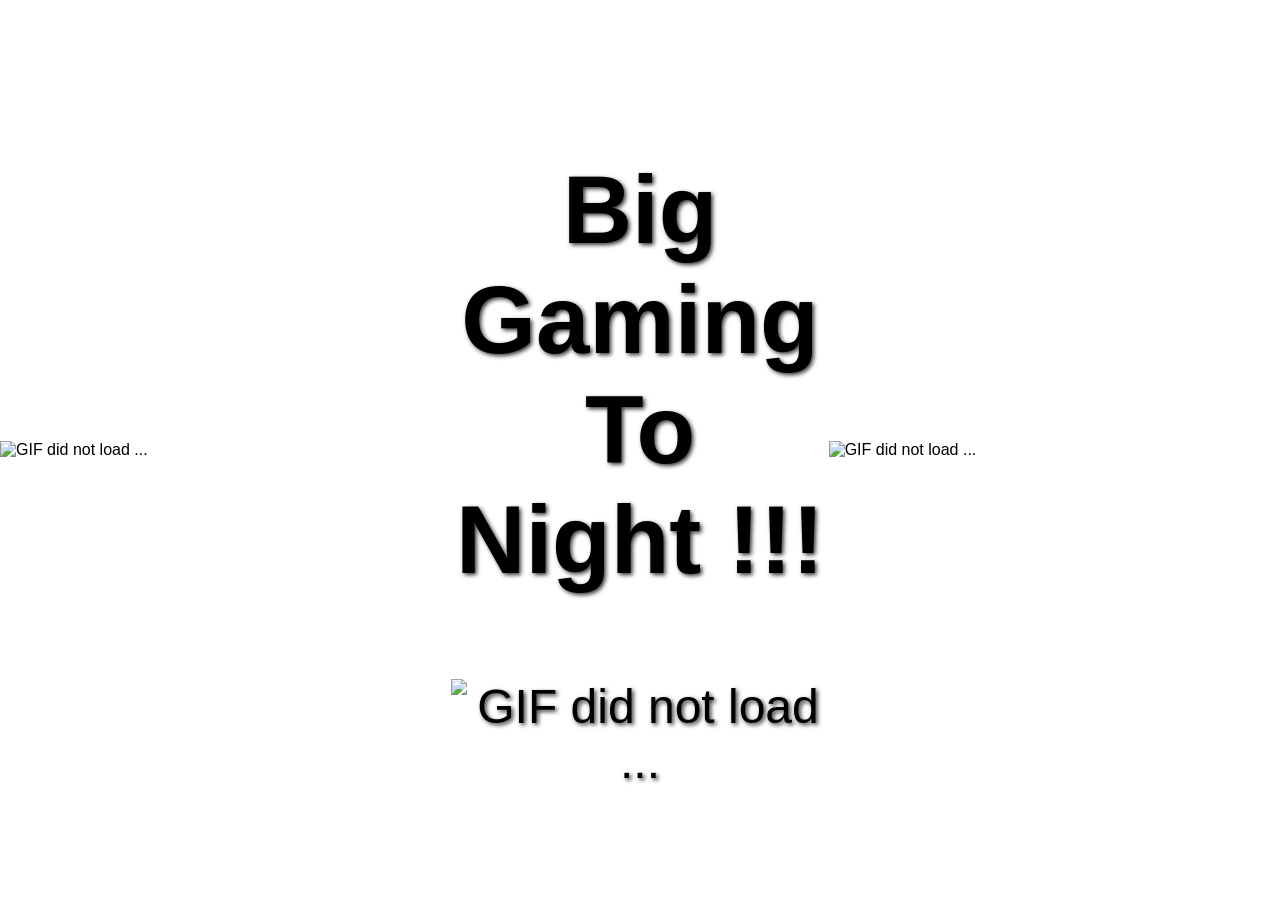
==== index.html @ 17df5fd4 "update" ====
<!DOCTYPE html>
<html lang="en">
<head>
    <meta charset="UTF-8">
    <meta name="viewport" content="width=device-width, initial-scale=1.0">
    <link rel="stylesheet" href="main.css">
    <link 
        rel="icon" 
        type="image/gif" 
        href="https://media2.giphy.com/media/v1.Y2lkPTc5MGI3NjExMm1lOGRpOXIzcWhmMXpva3Z6djU3bTExdn
            Zpd20xcWF3OG9mMHpxdyZlcD12MV9pbnRlcm5hbF9naWZfYnlfaWQmY3Q9Zw/13n7XeyIXEIrbG/giphy.gif"
    >
    <title>. . .</title>
</head>
<body>
    <img class="img-size"
        src="https://media3.giphy.com/media/v1.Y2lkPTc5MGI3NjExdjdwM2Z1OTRwbnBoeWpqaWU3ZW1tZnhqejAwcj
            NhOWYxMzNtc2p6bSZlcD12MV9pbnRlcm5hbF9naWZfYnlfaWQmY3Q9Zw/W5KF1ndVer9hm/giphy.gif"  
        alt="GIF did not load ..."
    >

    <div class="text-overlay">
        <h1>Big Gaming To Night !!!</h1>
        
        <img class="img-size"
            src="https://media2.giphy.com/media/v1.Y2lkPTc5MGI3NjExNmpncGMybGVkZ2dpcDRudHZhZXlvZmJidWhj
                Y2p5dzBwZmNyeHUwbyZlcD12MV9pbnRlcm5hbF9naWZfYnlfaWQmY3Q9Zw/l0O5C9DSg4XIUKq9q/giphy.gif"  
            alt="GIF did not load ..."
        >
    </div>

    <img class="img-size"
        src="https://media.giphy.com/media/v1.Y2lkPWVjZjA1ZTQ3cHF2ZmkwcnU2bzJjaGxxcThmMDI4OXV0
            ejczbGgxYzVyczdmZDZzNiZlcD12MV9naWZzX3JlbGF0ZWQmY3Q9Zw/gYHuodTiVyugE/giphy.gif"  
        alt="GIF did not load ..."
    >
</body>
</html>
---- main.css ----
body {
    margin: 0;
    padding: 0;
    min-height: 100vh;
    background-image: url('https://media2.giphy.com/media/v1.Y2lkPTc5MGI3NjExMm1lOGRpOXIzcWhmMXpva3Z6djU3bTExdnZpd20xcWF3OG9mMHpxdyZlcD12MV9pbnRlcm5hbF9naWZfYnlfaWQmY3Q9Zw/13n7XeyIXEIrbG/giphy.gif');
    background-size: cover;
    background-position: center;
    background-repeat: no-repeat;
    background-attachment: fixed;
    display: flex;
    justify-content: center;
    align-items: center;
    font-family: Arial, sans-serif;
}

.text-overlay {
    text-align: center;
    color: rgb(0, 0, 0);
    text-shadow: 2px 2px 4px rgba(0, 0, 0, 0.8);
    font-size: 3em;
}

.img-size {
    width: 100%;
    height: auto;
    max-width: 600px;
    margin: 20px 0;
}

@media (max-width: 600px) {
    .text-overlay {
        font-size: 2em;
    }
    
    .img-size {
        width: auto;
        height: auto;
        max-width: 100%;
    }
}
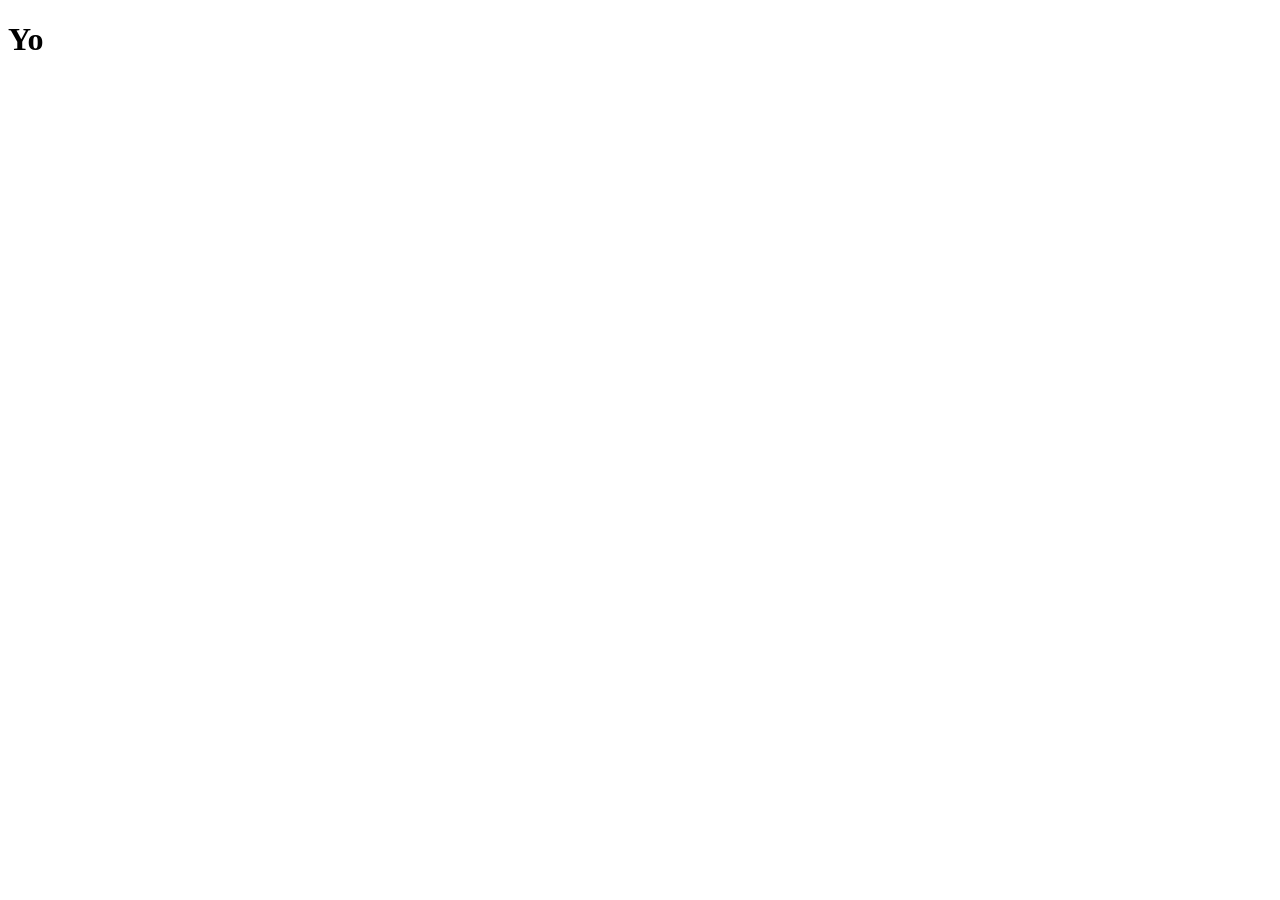
==== commit d64ceb25: "remove" ====
--- a/index.html
+++ b/index.html
@@ -3,36 +3,9 @@
 <head>
     <meta charset="UTF-8">
     <meta name="viewport" content="width=device-width, initial-scale=1.0">
-    <link rel="stylesheet" href="main.css">
-    <link 
-        rel="icon" 
-        type="image/gif" 
-        href="https://media2.giphy.com/media/v1.Y2lkPTc5MGI3NjExMm1lOGRpOXIzcWhmMXpva3Z6djU3bTExdn
-            Zpd20xcWF3OG9mMHpxdyZlcD12MV9pbnRlcm5hbF9naWZfYnlfaWQmY3Q9Zw/13n7XeyIXEIrbG/giphy.gif"
-    >
     <title>. . .</title>
 </head>
 <body>
-    <img class="img-size"
-        src="https://media3.giphy.com/media/v1.Y2lkPTc5MGI3NjExdjdwM2Z1OTRwbnBoeWpqaWU3ZW1tZnhqejAwcj
-            NhOWYxMzNtc2p6bSZlcD12MV9pbnRlcm5hbF9naWZfYnlfaWQmY3Q9Zw/W5KF1ndVer9hm/giphy.gif"  
-        alt="GIF did not load ..."
-    >
-
-    <div class="text-overlay">
-        <h1>Big Gaming To Night !!!</h1>
-        
-        <img class="img-size"
-            src="https://media2.giphy.com/media/v1.Y2lkPTc5MGI3NjExNmpncGMybGVkZ2dpcDRudHZhZXlvZmJidWhj
-                Y2p5dzBwZmNyeHUwbyZlcD12MV9pbnRlcm5hbF9naWZfYnlfaWQmY3Q9Zw/l0O5C9DSg4XIUKq9q/giphy.gif"  
-            alt="GIF did not load ..."
-        >
-    </div>
-
-    <img class="img-size"
-        src="https://media.giphy.com/media/v1.Y2lkPWVjZjA1ZTQ3cHF2ZmkwcnU2bzJjaGxxcThmMDI4OXV0
-            ejczbGgxYzVyczdmZDZzNiZlcD12MV9naWZzX3JlbGF0ZWQmY3Q9Zw/gYHuodTiVyugE/giphy.gif"  
-        alt="GIF did not load ..."
-    >
+    <h1>Yo</h1>
 </body>
 </html>
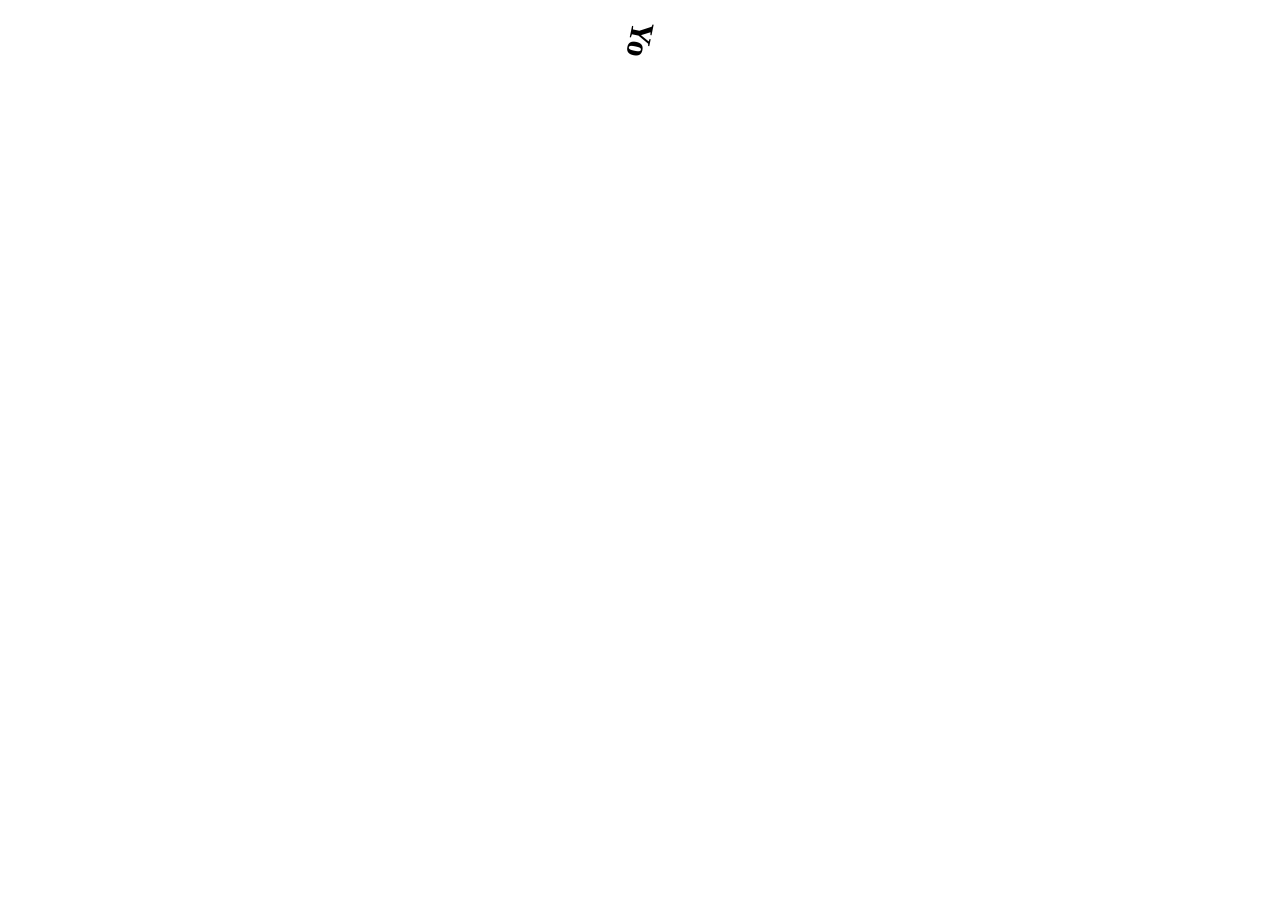
==== commit d3ae2fed: "update" ====
--- a/index.html
+++ b/index.html
@@ -3,9 +3,23 @@
 <head>
     <meta charset="UTF-8">
     <meta name="viewport" content="width=device-width, initial-scale=1.0">
+    <link rel="stylesheet" href="index.css">
     <title>. . .</title>
 </head>
 <body>
     <h1>Yo</h1>
+    <script>
+
+        let rotate_amount = 360 / 1000;
+        let current_angle = 0;
+        
+        setInterval(() => {
+            current_angle += rotate_amount;
+            if (current_angle >= 360) {
+                current_angle = 0;
+            }
+            document.body.style.transform = `rotate(${current_angle}deg)`;
+        }, 1);
+    </script>
 </body>
 </html>
--- a/index.css
+++ b/index.css
@@ -0,0 +1,3 @@
+h1 {
+    text-align: center;
+}
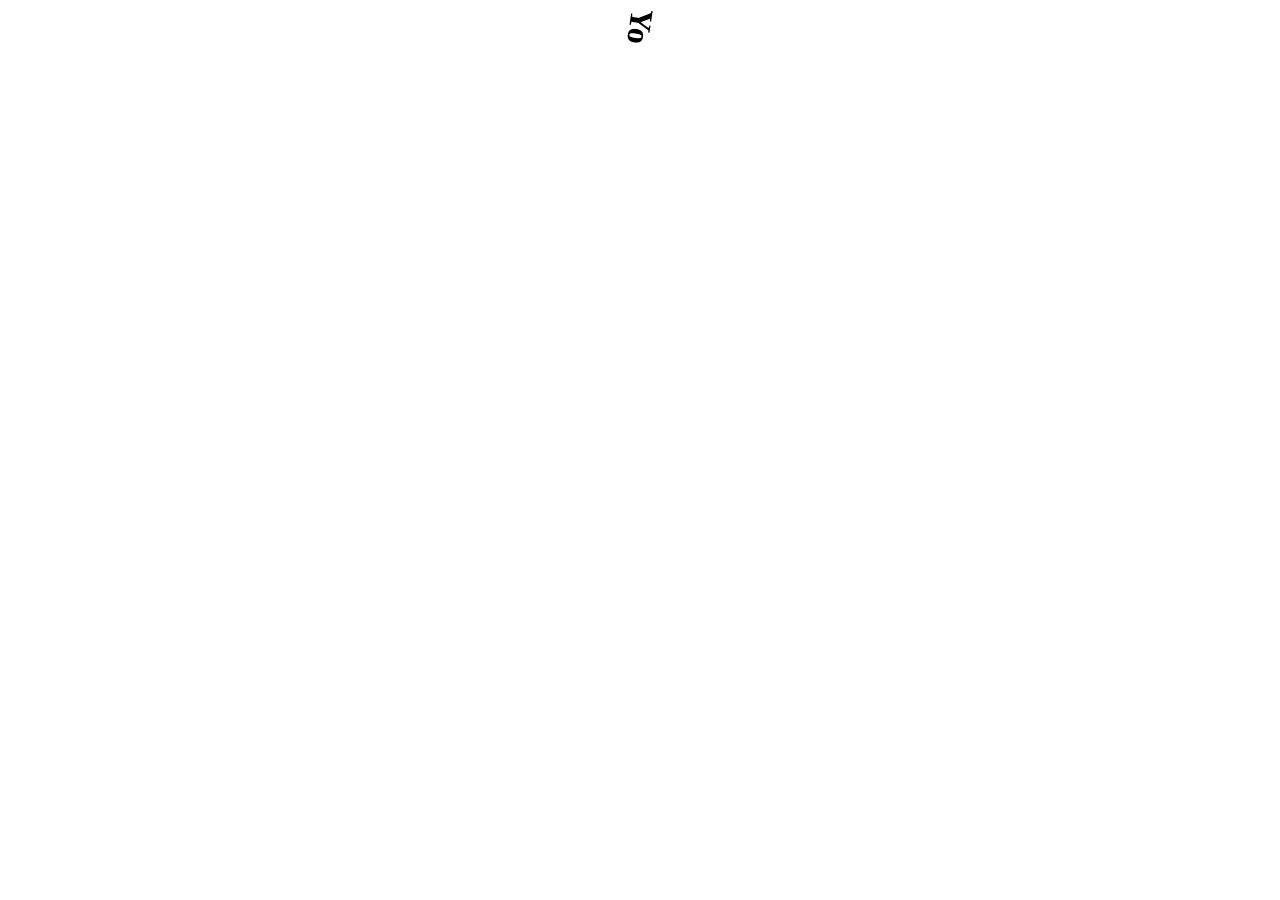
==== commit 712c168a: "update" ====
--- a/index.html
+++ b/index.html
@@ -7,7 +7,7 @@
     <title>. . .</title>
 </head>
 <body>
-    <h1>Yo</h1>
+    <h1 class="rotating-text">Yo</h1>
     <script>
 
         let rotate_amount = 360 / 1000;
@@ -18,7 +18,7 @@
             if (current_angle >= 360) {
                 current_angle = 0;
             }
-            document.body.style.transform = `rotate(${current_angle}deg)`;
+            document.querySelector('.rotating-text').style.transform = `rotate(${current_angle}deg)`;
         }, 1);
     </script>
 </body>
--- a/index.css
+++ b/index.css
@@ -1,3 +1,9 @@
 h1 {
     text-align: center;
 }
+
+.rotating-text {
+    display: block;             
+    width: fit-content;         
+    margin: 0 auto;             
+}
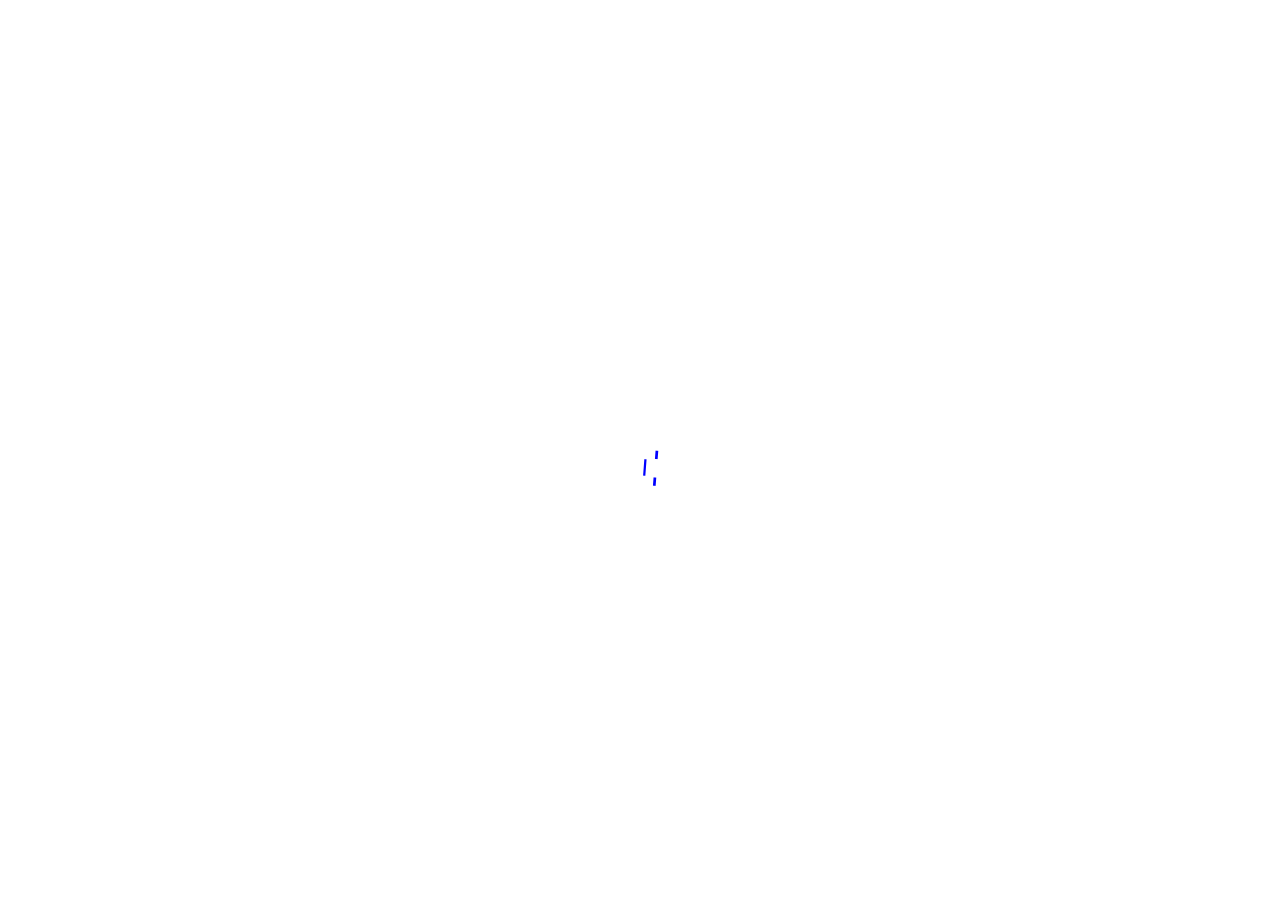
==== commit 36d5eeb2: "update" ====
--- a/index.html
+++ b/index.html
@@ -4,10 +4,11 @@
     <meta charset="UTF-8">
     <meta name="viewport" content="width=device-width, initial-scale=1.0">
     <link rel="stylesheet" href="index.css">
+    <script src="index.js" defer></script>
     <title>. . .</title>
 </head>
 <body>
-    <h1 class="rotating-text">Yo</h1>
+    <h1 class="rotating-text">-_-</h1>
     <script>
 
         let rotate_amount = 360 / 1000;
--- a/index.css
+++ b/index.css
@@ -1,8 +1,13 @@
 h1 {
+    position: absolute;
+    top: 50%;
+    left: 50%;
+    transform: translate(-50%, -50%);
     text-align: center;
 }
 
 .rotating-text {
+    color: blue;
     display: block;             
     width: fit-content;         
     margin: 0 auto;             
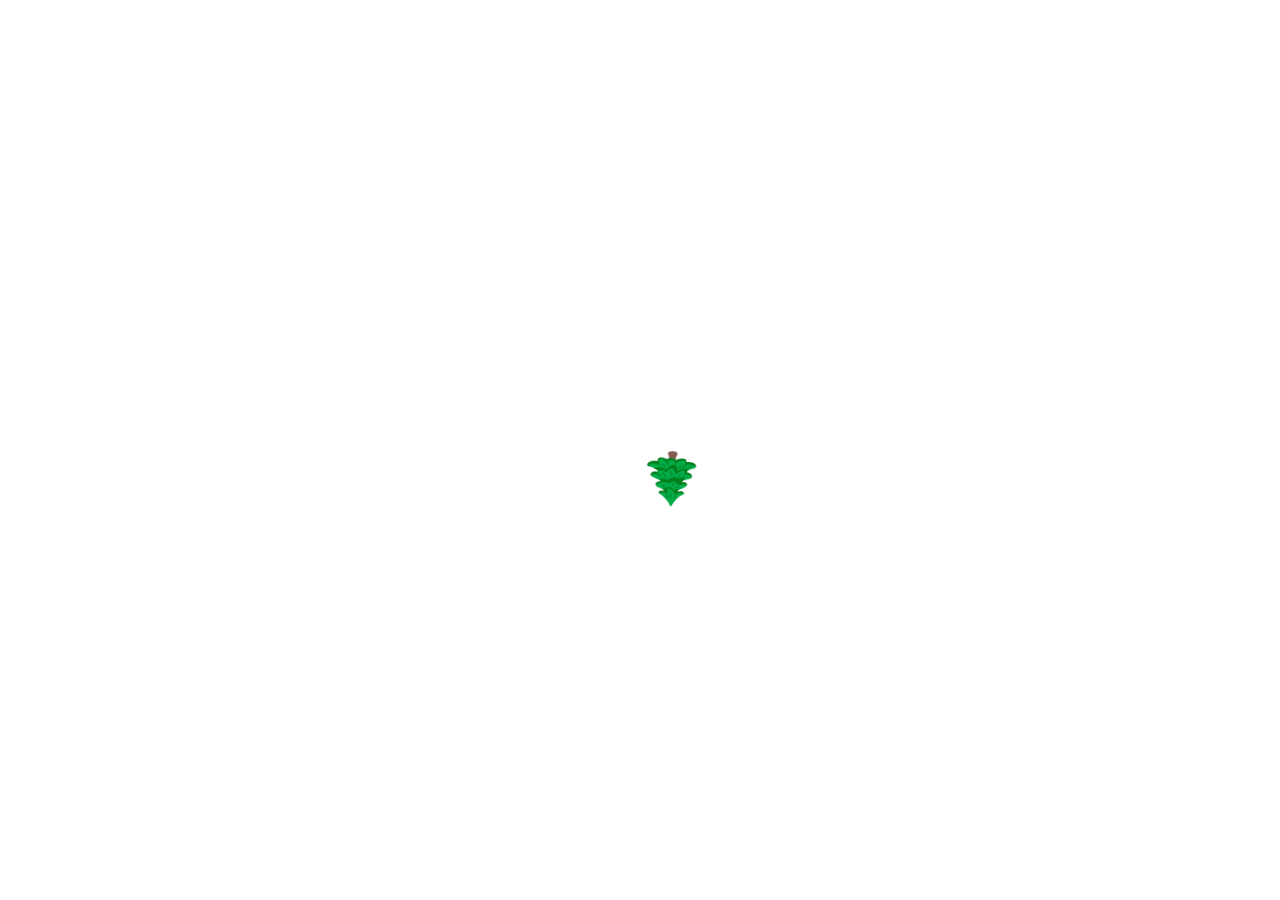
==== commit d56cb80f: "update" ====
--- a/index.html
+++ b/index.html
@@ -8,19 +8,6 @@
     <title>. . .</title>
 </head>
 <body>
-    <h1 class="rotating-text">-_-</h1>
-    <script>
-
-        let rotate_amount = 360 / 1000;
-        let current_angle = 0;
-        
-        setInterval(() => {
-            current_angle += rotate_amount;
-            if (current_angle >= 360) {
-                current_angle = 0;
-            }
-            document.querySelector('.rotating-text').style.transform = `rotate(${current_angle}deg)`;
-        }, 1);
-    </script>
+    <h1 class="rotating-text">🌲</h1>
 </body>
-</html>
+</html>
--- a/index.css
+++ b/index.css
@@ -1,14 +1,12 @@
-h1 {
+.rotating-text {
     position: absolute;
     top: 50%;
     left: 50%;
     transform: translate(-50%, -50%);
     text-align: center;
-}
-
-.rotating-text {
     color: blue;
     display: block;             
     width: fit-content;         
-    margin: 0 auto;             
+    margin: 0 auto;
+    font-size: 50px;             
 }
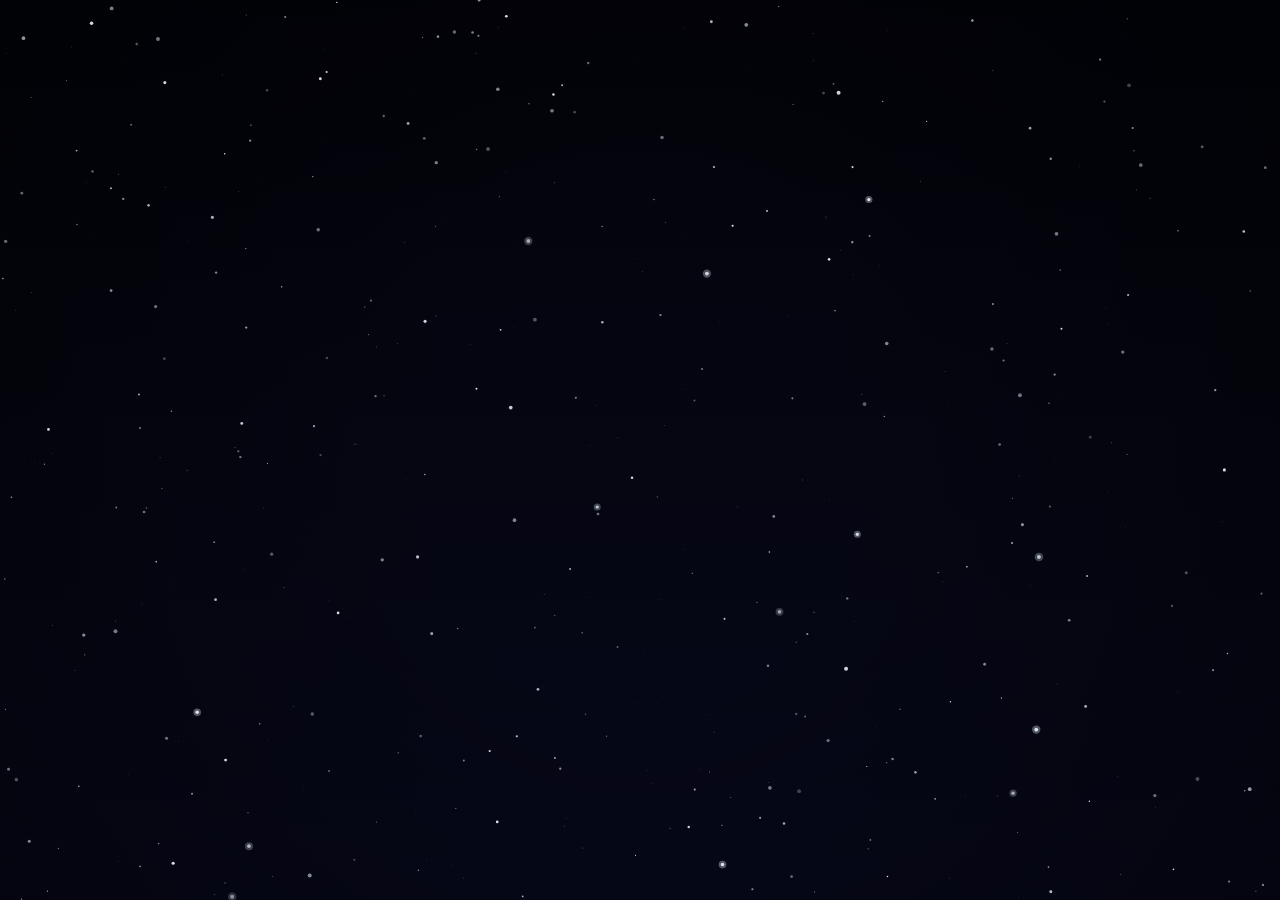
==== commit e0578f50: "update" ====
--- a/index.html
+++ b/index.html
@@ -5,9 +5,9 @@
     <meta name="viewport" content="width=device-width, initial-scale=1.0">
     <link rel="stylesheet" href="index.css">
     <script src="index.js" defer></script>
-    <title>. . .</title>
+    <title>Night Sky</title>
 </head>
 <body>
-    <h1 class="rotating-text">🌲</h1>
+    <canvas id="sky" aria-label="Animated night sky"></canvas>
 </body>
 </html>
--- a/index.css
+++ b/index.css
@@ -1,12 +1,15 @@
-.rotating-text {
-    position: absolute;
-    top: 50%;
-    left: 50%;
-    transform: translate(-50%, -50%);
-    text-align: center;
-    color: blue;
-    display: block;             
-    width: fit-content;         
-    margin: 0 auto;
-    font-size: 50px;             
+html, body {
+    height: 100%;
+    margin: 0;
 }
+
+body {
+    overflow: hidden;
+    background: #050612;
+}
+
+#sky {
+    display: block;
+    width: 100vw;
+    height: 100vh;
+}
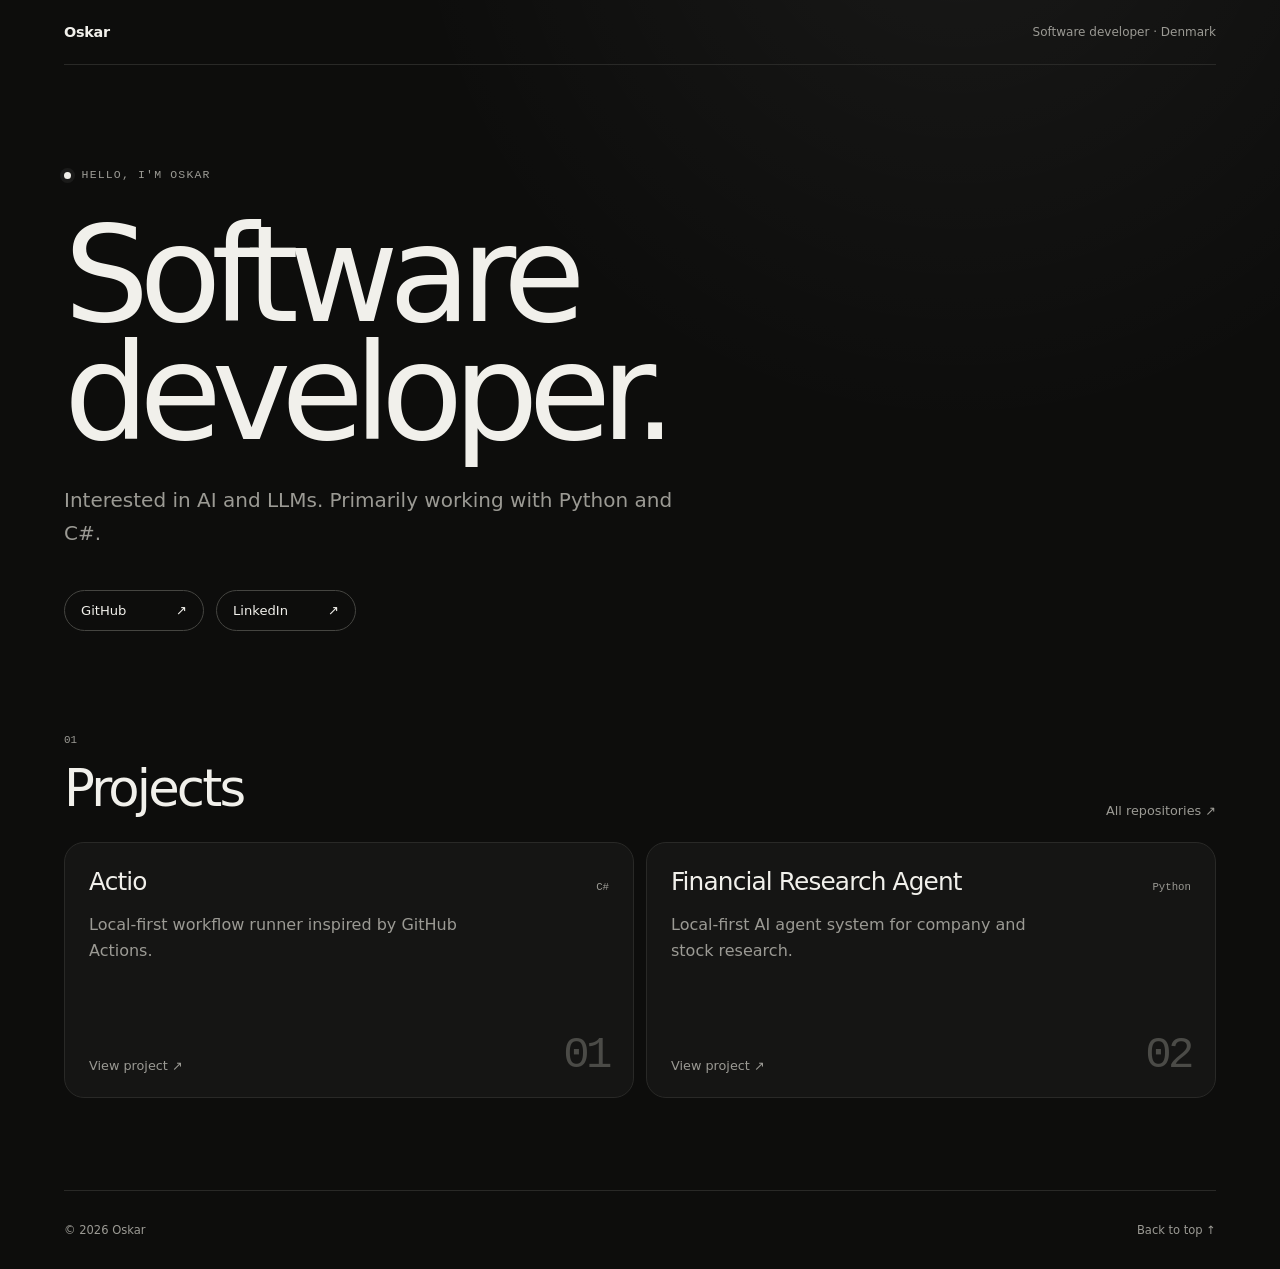
==== commit e9d81004: "Update index.html" ====
--- a/index.html
+++ b/index.html
@@ -1,13 +1,67 @@
-<!DOCTYPE html>
+<!doctype html>
 <html lang="en">
 <head>
-    <meta charset="UTF-8">
-    <meta name="viewport" content="width=device-width, initial-scale=1.0">
+    <meta charset="utf-8">
+    <meta name="viewport" content="width=device-width, initial-scale=1">
+    <meta name="description" content="Oskar is a software developer from Denmark working with AI, Python, and C#.">
+    <meta name="color-scheme" content="dark">
     <link rel="stylesheet" href="index.css">
     <script src="index.js" defer></script>
-    <title>Night Sky</title>
+    <title>Oskar — Software Developer</title>
 </head>
 <body>
-    <canvas id="sky" aria-label="Animated night sky"></canvas>
+    <header class="site-header">
+        <a class="wordmark" href="/" aria-label="Oskar, home">Oskar</a>
+        <p>Software developer · Denmark</p>
+    </header>
+
+    <main>
+        <section class="intro" aria-labelledby="intro-title">
+            <p class="eyebrow"><span aria-hidden="true"></span> Hello, I'm Oskar</p>
+            <h1 id="intro-title">Software developer.</h1>
+            <p class="lede">Interested in AI and LLMs. Primarily working with Python and C#.</p>
+
+            <nav class="contact-links" aria-label="Contact and profiles">
+                <a href="https://github.com/Ossi-1337" rel="me">GitHub <span aria-hidden="true">↗</span></a>
+                <a href="https://www.linkedin.com/in/oskar-daniel-olsen/" rel="me">LinkedIn <span aria-hidden="true">↗</span></a>
+            </nav>
+        </section>
+
+        <section class="projects" aria-labelledby="projects-title">
+            <div class="section-heading">
+                <div>
+                    <p class="section-number">01</p>
+                    <h2 id="projects-title">Projects</h2>
+                </div>
+                <a class="quiet-link" href="https://github.com/Ossi-1337?tab=repositories">All repositories <span aria-hidden="true">↗</span></a>
+            </div>
+
+            <div class="project-grid" id="project-grid">
+                <article class="project-card">
+                    <div class="project-topline">
+                        <h3><a href="https://github.com/Ossi-1337/actio">Actio</a></h3>
+                        <span>C#</span>
+                    </div>
+                    <p>Local-first workflow runner inspired by GitHub Actions.</p>
+                    <a class="card-link" href="https://github.com/Ossi-1337/actio" aria-label="View Actio on GitHub">View project <span aria-hidden="true">↗</span></a>
+                </article>
+
+                <article class="project-card">
+                    <div class="project-topline">
+                        <h3><a href="https://github.com/Ossi-1337/financial-research-agent">Financial Research Agent</a></h3>
+                        <span>Python</span>
+                    </div>
+                    <p>Local-first AI agent system for company and stock research.</p>
+                    <a class="card-link" href="https://github.com/Ossi-1337/financial-research-agent" aria-label="View Financial Research Agent on GitHub">View project <span aria-hidden="true">↗</span></a>
+                </article>
+            </div>
+            <p class="project-status" id="project-status" aria-live="polite"></p>
+        </section>
+    </main>
+
+    <footer>
+        <p>© <span id="year">2026</span> Oskar</p>
+        <a href="#" aria-label="Back to top">Back to top ↑</a>
+    </footer>
 </body>
-</html>+</html>
--- a/index.css
+++ b/index.css
@@ -1,15 +1,328 @@
-html, body {
-    height: 100%;
+:root {
+    color-scheme: dark;
+    --background: #0d0d0c;
+    --surface: #151514;
+    --surface-hover: #191918;
+    --border: #292927;
+    --border-strong: #454541;
+    --text: #f1f0eb;
+    --muted: #9b9a94;
+    font-family: Inter, ui-sans-serif, system-ui, -apple-system, BlinkMacSystemFont, "Segoe UI", sans-serif;
+}
+
+* {
+    box-sizing: border-box;
+}
+
+html {
+    background: var(--background);
+    scroll-behavior: smooth;
+}
+
+body {
+    min-height: 100vh;
     margin: 0;
-}
-
-body {
+    color: var(--text);
+    background:
+        radial-gradient(circle at 75% -10%, rgb(255 255 255 / 5%), transparent 35rem),
+        var(--background);
+}
+
+a {
+    color: inherit;
+    text-decoration: none;
+}
+
+a:focus-visible {
+    outline: 2px solid var(--text);
+    outline-offset: 4px;
+    border-radius: 3px;
+}
+
+.site-header,
+main,
+footer {
+    width: min(100% - 3rem, 72rem);
+    margin-inline: auto;
+}
+
+.site-header {
+    display: flex;
+    align-items: center;
+    justify-content: space-between;
+    padding-block: 1.5rem;
+    border-bottom: 1px solid var(--border);
+}
+
+.wordmark {
+    font-size: 0.9rem;
+    font-weight: 650;
+    letter-spacing: -0.02em;
+}
+
+.site-header p {
+    margin: 0;
+    color: var(--muted);
+    font-size: 0.75rem;
+}
+
+main {
+    padding-bottom: 3.5rem;
+}
+
+.intro {
+    display: flex;
+    max-width: 59rem;
+    flex-direction: column;
+    justify-content: center;
+    padding-block: clamp(4.5rem, 8vw, 6.5rem) clamp(4rem, 7vw, 5.5rem);
+}
+
+.eyebrow {
+    display: flex;
+    align-items: center;
+    gap: 0.65rem;
+    margin: 0 0 2rem;
+    color: var(--muted);
+    font: 500 0.72rem/1.4 ui-monospace, "Cascadia Code", monospace;
+    letter-spacing: 0.1em;
+    text-transform: uppercase;
+}
+
+.eyebrow span {
+    width: 0.45rem;
+    height: 0.45rem;
+    border-radius: 50%;
+    background: var(--text);
+    box-shadow: 0 0 0 0.25rem rgb(255 255 255 / 6%);
+}
+
+h1,
+h2,
+h3,
+p {
+    margin-top: 0;
+}
+
+h1 {
+    max-width: 56rem;
+    margin-bottom: 2rem;
+    font-size: clamp(4rem, 10.5vw, 8.75rem);
+    font-weight: 520;
+    letter-spacing: -0.075em;
+    line-height: 0.88;
+}
+
+.lede {
+    max-width: 39rem;
+    margin-bottom: 2.5rem;
+    color: var(--muted);
+    font-size: clamp(1.05rem, 2vw, 1.25rem);
+    line-height: 1.65;
+}
+
+.contact-links {
+    display: flex;
+    flex-wrap: wrap;
+    gap: 0.75rem;
+}
+
+.contact-links a {
+    display: inline-flex;
+    align-items: center;
+    justify-content: space-between;
+    min-width: 8.75rem;
+    padding: 0.75rem 1rem;
+    border: 1px solid var(--border-strong);
+    border-radius: 999px;
+    font-size: 0.82rem;
+    transition: color 160ms ease, background 160ms ease, border-color 160ms ease;
+}
+
+.contact-links a:hover {
+    color: var(--background);
+    border-color: var(--text);
+    background: var(--text);
+}
+
+.projects {
+    padding-top: 1rem;
+}
+
+.section-heading {
+    display: flex;
+    align-items: end;
+    justify-content: space-between;
+    gap: 2rem;
+    margin-bottom: 1.5rem;
+}
+
+.section-number {
+    margin-bottom: 0.75rem;
+    color: var(--muted);
+    font: 500 0.68rem/1 ui-monospace, "Cascadia Code", monospace;
+}
+
+h2 {
+    margin-bottom: 0;
+    font-size: clamp(2rem, 4vw, 3.25rem);
+    font-weight: 520;
+    letter-spacing: -0.055em;
+}
+
+.quiet-link,
+.card-link {
+    color: var(--muted);
+    font-size: 0.8rem;
+    transition: color 160ms ease;
+}
+
+.quiet-link:hover,
+.card-link:hover {
+    color: var(--text);
+}
+
+.project-grid {
+    display: grid;
+    grid-template-columns: repeat(2, minmax(0, 1fr));
+    gap: 0.75rem;
+    counter-reset: projects;
+}
+
+.project-card {
+    position: relative;
+    display: flex;
+    min-height: 16rem;
+    padding: 1.5rem;
     overflow: hidden;
-    background: #050612;
-}
-
-#sky {
-    display: block;
-    width: 100vw;
-    height: 100vh;
-}
+    flex-direction: column;
+    border: 1px solid var(--border);
+    border-radius: 1.25rem;
+    background: var(--surface);
+    counter-increment: projects;
+    transition: background 180ms ease, border-color 180ms ease, transform 180ms ease;
+}
+
+.project-card::after {
+    position: absolute;
+    right: 1.5rem;
+    bottom: 1.25rem;
+    color: #4b4b47;
+    content: "0" counter(projects);
+    font: 500 2.75rem/1 ui-monospace, "Cascadia Code", monospace;
+    letter-spacing: -0.08em;
+}
+
+.project-card:hover {
+    border-color: var(--border-strong);
+    background: var(--surface-hover);
+    transform: translateY(-2px);
+}
+
+.project-topline {
+    display: flex;
+    align-items: baseline;
+    justify-content: space-between;
+    gap: 1rem;
+}
+
+h3 {
+    max-width: 22rem;
+    margin-bottom: 1rem;
+    font-size: clamp(1.25rem, 2vw, 1.55rem);
+    font-weight: 540;
+    letter-spacing: -0.035em;
+}
+
+h3 a:hover {
+    text-decoration: underline;
+    text-decoration-color: var(--border-strong);
+    text-underline-offset: 0.25rem;
+}
+
+.project-topline span {
+    color: var(--muted);
+    font: 500 0.67rem/1.4 ui-monospace, "Cascadia Code", monospace;
+}
+
+.project-card > p {
+    max-width: 25rem;
+    margin-bottom: 2rem;
+    color: var(--muted);
+    line-height: 1.65;
+}
+
+.project-card .card-link {
+    align-self: flex-start;
+    margin-top: auto;
+}
+
+.project-status {
+    min-height: 1.25rem;
+    margin: 1rem 0 0;
+    color: var(--muted);
+    font-size: 0.7rem;
+}
+
+footer {
+    display: flex;
+    justify-content: space-between;
+    gap: 2rem;
+    padding-block: 2rem;
+    border-top: 1px solid var(--border);
+    color: var(--muted);
+    font-size: 0.72rem;
+}
+
+footer p {
+    margin-bottom: 0;
+}
+
+footer a:hover {
+    color: var(--text);
+}
+
+@media (max-width: 42rem) {
+    .site-header,
+    main,
+    footer {
+        width: min(100% - 2rem, 72rem);
+    }
+
+    .site-header p {
+        max-width: 12rem;
+        text-align: right;
+    }
+
+    .intro {
+        padding-block: 5rem 4rem;
+    }
+
+    h1 {
+        font-size: clamp(3.6rem, 18vw, 5.5rem);
+        line-height: 0.93;
+    }
+
+    .section-heading {
+        align-items: start;
+        flex-direction: column;
+        gap: 1rem;
+    }
+
+    .project-grid {
+        grid-template-columns: 1fr;
+    }
+
+    .project-card {
+        min-height: 15rem;
+    }
+}
+
+@media (prefers-reduced-motion: reduce) {
+    *,
+    *::before,
+    *::after {
+        scroll-behavior: auto !important;
+        transition-duration: 0.01ms !important;
+    }
+}
